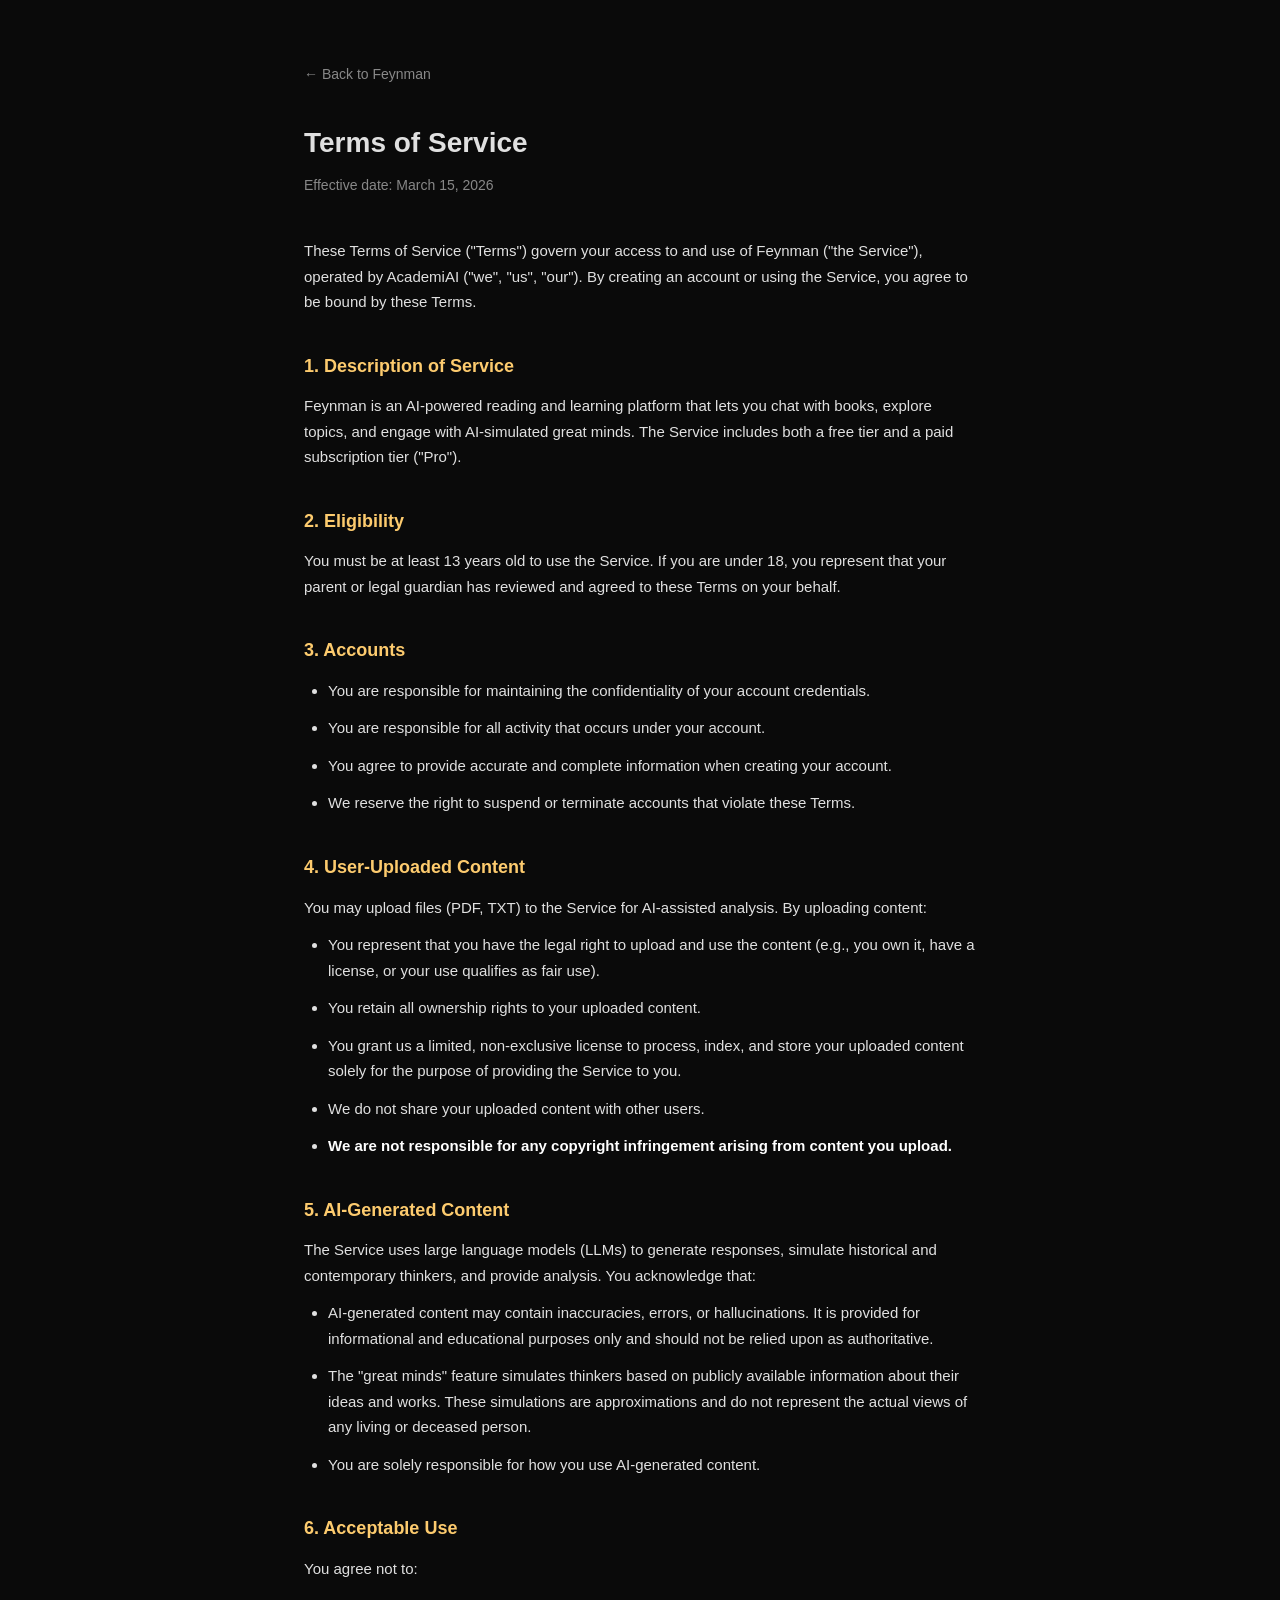
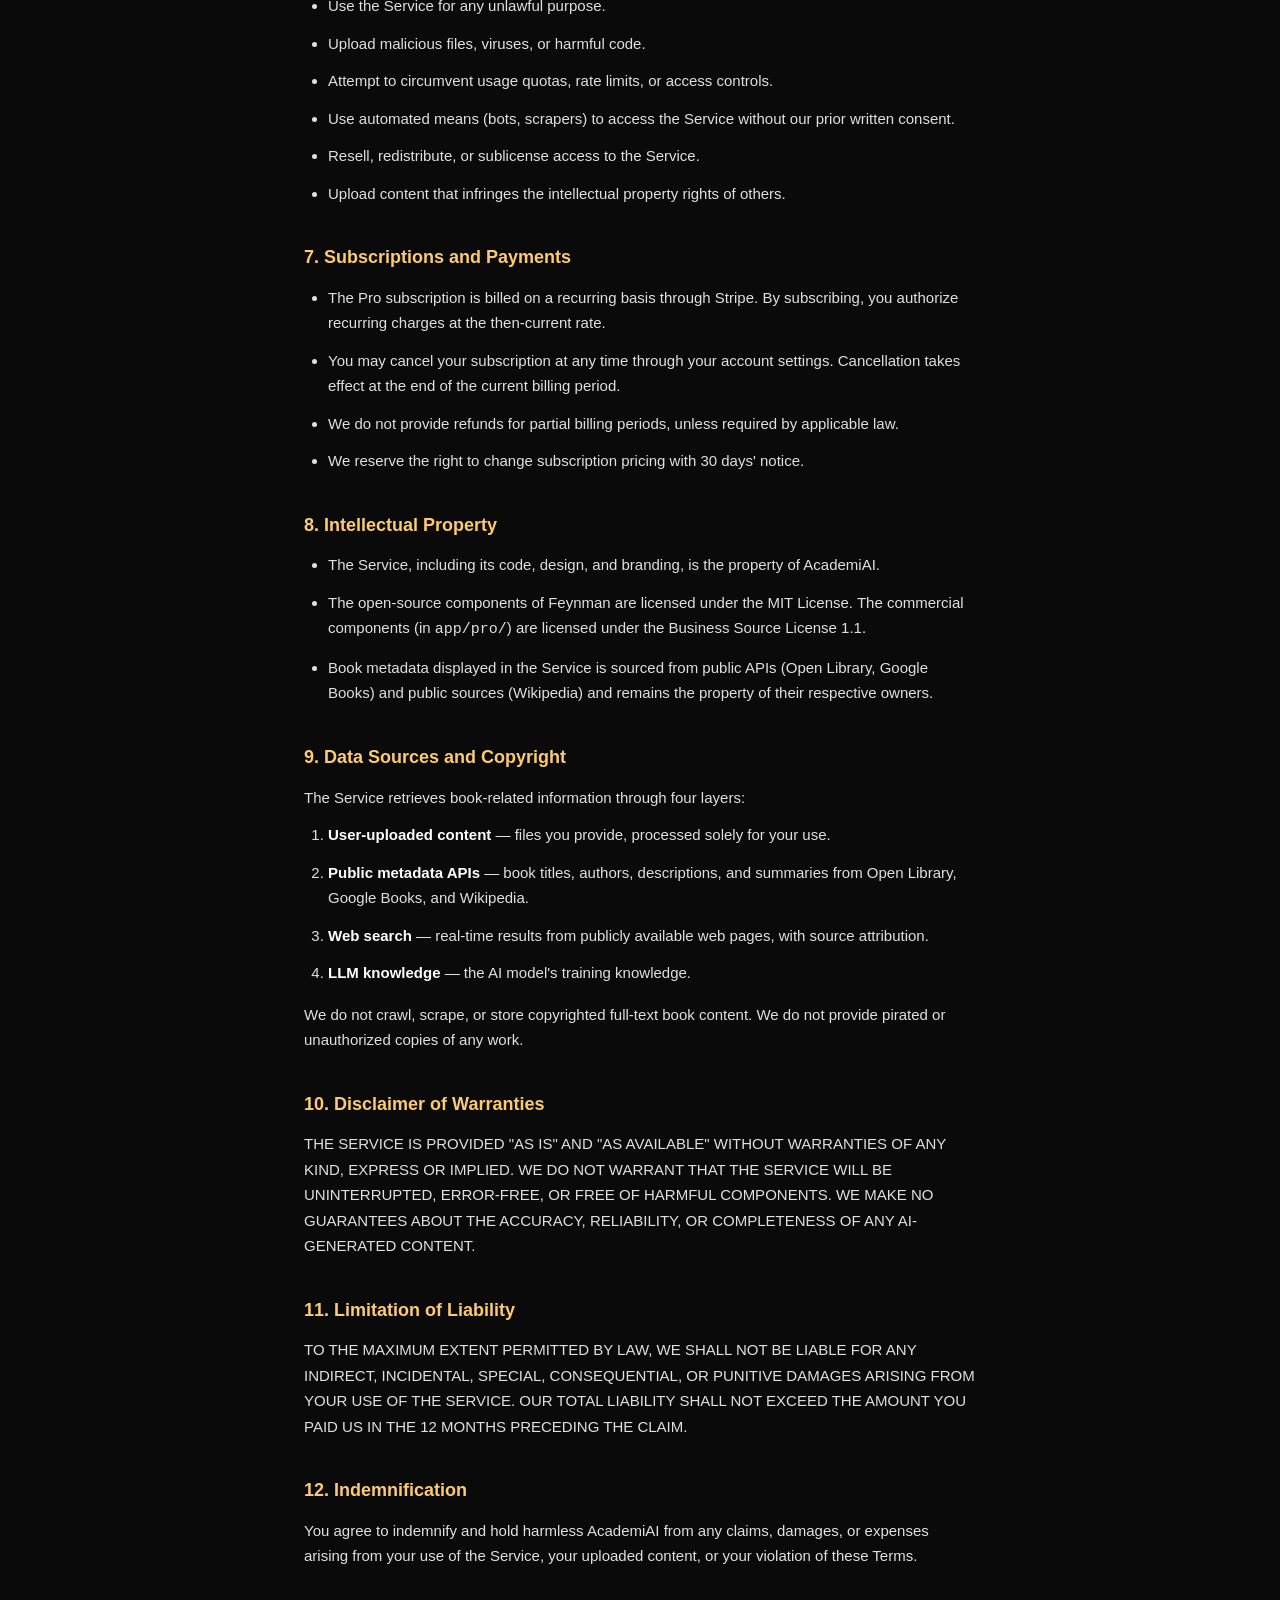
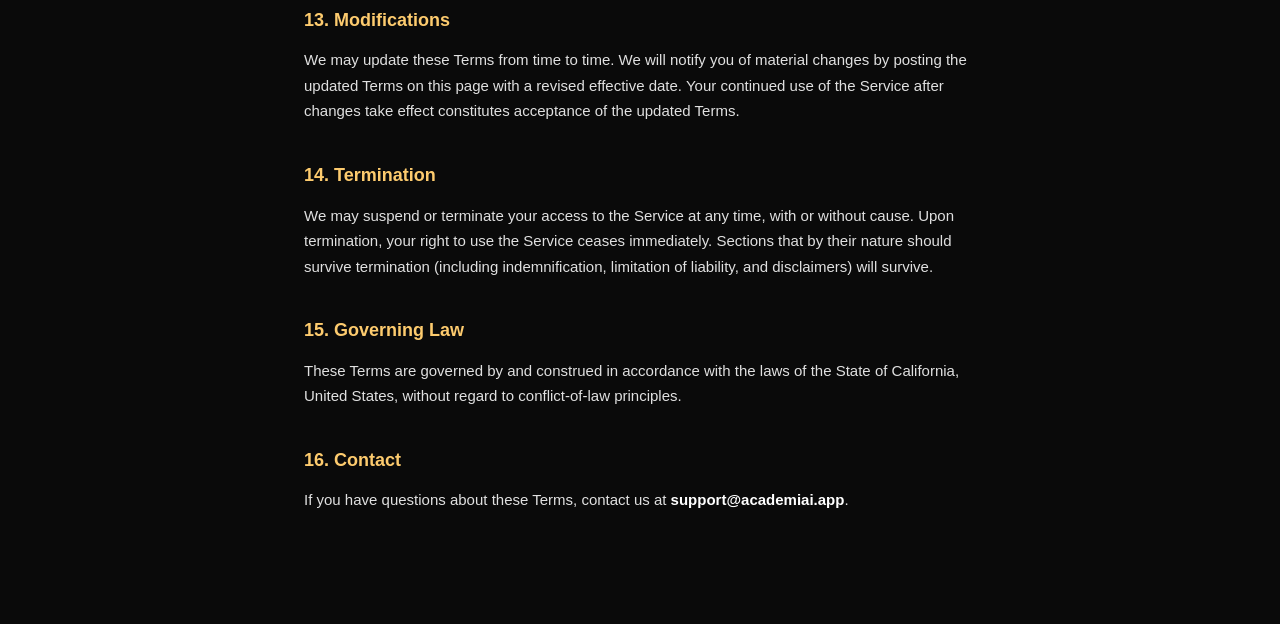
==== app/static/terms.html @ d939baab "Add privacy policy and terms of service pages Made-with: Cursor" ====
<!DOCTYPE html>
<html lang="en">
<head>
<meta charset="UTF-8">
<meta name="viewport" content="width=device-width, initial-scale=1.0">
<title>Terms of Service — Feynman</title>
<style>
  :root { --bg: #0a0a0a; --fg: #e0e0e0; --muted: #888; --accent: #FDCB6E; --card: #141414; --border: #222; }
  * { margin: 0; padding: 0; box-sizing: border-box; }
  body { font-family: -apple-system, BlinkMacSystemFont, 'Segoe UI', sans-serif; background: var(--bg); color: var(--fg); line-height: 1.7; }
  .legal { max-width: 720px; margin: 0 auto; padding: 60px 24px 100px; }
  .legal-back { display: inline-block; margin-bottom: 32px; color: var(--muted); text-decoration: none; font-size: 14px; }
  .legal-back:hover { color: var(--fg); }
  h1 { font-size: 28px; font-weight: 700; margin-bottom: 8px; }
  .legal-date { color: var(--muted); font-size: 14px; margin-bottom: 40px; }
  h2 { font-size: 18px; font-weight: 600; margin: 36px 0 12px; color: var(--accent); }
  p, li { font-size: 15px; margin-bottom: 12px; }
  ul, ol { padding-left: 24px; margin-bottom: 16px; }
  a { color: var(--accent); }
  strong { color: #fff; }
</style>
</head>
<body>
<div class="legal">
<a class="legal-back" href="/">&larr; Back to Feynman</a>
<h1>Terms of Service</h1>
<p class="legal-date">Effective date: March 15, 2026</p>

<p>These Terms of Service ("Terms") govern your access to and use of Feynman ("the Service"), operated by AcademiAI ("we", "us", "our"). By creating an account or using the Service, you agree to be bound by these Terms.</p>

<h2>1. Description of Service</h2>
<p>Feynman is an AI-powered reading and learning platform that lets you chat with books, explore topics, and engage with AI-simulated great minds. The Service includes both a free tier and a paid subscription tier ("Pro").</p>

<h2>2. Eligibility</h2>
<p>You must be at least 13 years old to use the Service. If you are under 18, you represent that your parent or legal guardian has reviewed and agreed to these Terms on your behalf.</p>

<h2>3. Accounts</h2>
<ul>
  <li>You are responsible for maintaining the confidentiality of your account credentials.</li>
  <li>You are responsible for all activity that occurs under your account.</li>
  <li>You agree to provide accurate and complete information when creating your account.</li>
  <li>We reserve the right to suspend or terminate accounts that violate these Terms.</li>
</ul>

<h2>4. User-Uploaded Content</h2>
<p>You may upload files (PDF, TXT) to the Service for AI-assisted analysis. By uploading content:</p>
<ul>
  <li>You represent that you have the legal right to upload and use the content (e.g., you own it, have a license, or your use qualifies as fair use).</li>
  <li>You retain all ownership rights to your uploaded content.</li>
  <li>You grant us a limited, non-exclusive license to process, index, and store your uploaded content solely for the purpose of providing the Service to you.</li>
  <li>We do not share your uploaded content with other users.</li>
  <li><strong>We are not responsible for any copyright infringement arising from content you upload.</strong></li>
</ul>

<h2>5. AI-Generated Content</h2>
<p>The Service uses large language models (LLMs) to generate responses, simulate historical and contemporary thinkers, and provide analysis. You acknowledge that:</p>
<ul>
  <li>AI-generated content may contain inaccuracies, errors, or hallucinations. It is provided for informational and educational purposes only and should not be relied upon as authoritative.</li>
  <li>The "great minds" feature simulates thinkers based on publicly available information about their ideas and works. These simulations are approximations and do not represent the actual views of any living or deceased person.</li>
  <li>You are solely responsible for how you use AI-generated content.</li>
</ul>

<h2>6. Acceptable Use</h2>
<p>You agree not to:</p>
<ul>
  <li>Use the Service for any unlawful purpose.</li>
  <li>Upload malicious files, viruses, or harmful code.</li>
  <li>Attempt to circumvent usage quotas, rate limits, or access controls.</li>
  <li>Use automated means (bots, scrapers) to access the Service without our prior written consent.</li>
  <li>Resell, redistribute, or sublicense access to the Service.</li>
  <li>Upload content that infringes the intellectual property rights of others.</li>
</ul>

<h2>7. Subscriptions and Payments</h2>
<ul>
  <li>The Pro subscription is billed on a recurring basis through Stripe. By subscribing, you authorize recurring charges at the then-current rate.</li>
  <li>You may cancel your subscription at any time through your account settings. Cancellation takes effect at the end of the current billing period.</li>
  <li>We do not provide refunds for partial billing periods, unless required by applicable law.</li>
  <li>We reserve the right to change subscription pricing with 30 days' notice.</li>
</ul>

<h2>8. Intellectual Property</h2>
<ul>
  <li>The Service, including its code, design, and branding, is the property of AcademiAI.</li>
  <li>The open-source components of Feynman are licensed under the MIT License. The commercial components (in <code>app/pro/</code>) are licensed under the Business Source License 1.1.</li>
  <li>Book metadata displayed in the Service is sourced from public APIs (Open Library, Google Books) and public sources (Wikipedia) and remains the property of their respective owners.</li>
</ul>

<h2>9. Data Sources and Copyright</h2>
<p>The Service retrieves book-related information through four layers:</p>
<ol>
  <li><strong>User-uploaded content</strong> — files you provide, processed solely for your use.</li>
  <li><strong>Public metadata APIs</strong> — book titles, authors, descriptions, and summaries from Open Library, Google Books, and Wikipedia.</li>
  <li><strong>Web search</strong> — real-time results from publicly available web pages, with source attribution.</li>
  <li><strong>LLM knowledge</strong> — the AI model's training knowledge.</li>
</ol>
<p>We do not crawl, scrape, or store copyrighted full-text book content. We do not provide pirated or unauthorized copies of any work.</p>

<h2>10. Disclaimer of Warranties</h2>
<p>THE SERVICE IS PROVIDED "AS IS" AND "AS AVAILABLE" WITHOUT WARRANTIES OF ANY KIND, EXPRESS OR IMPLIED. WE DO NOT WARRANT THAT THE SERVICE WILL BE UNINTERRUPTED, ERROR-FREE, OR FREE OF HARMFUL COMPONENTS. WE MAKE NO GUARANTEES ABOUT THE ACCURACY, RELIABILITY, OR COMPLETENESS OF ANY AI-GENERATED CONTENT.</p>

<h2>11. Limitation of Liability</h2>
<p>TO THE MAXIMUM EXTENT PERMITTED BY LAW, WE SHALL NOT BE LIABLE FOR ANY INDIRECT, INCIDENTAL, SPECIAL, CONSEQUENTIAL, OR PUNITIVE DAMAGES ARISING FROM YOUR USE OF THE SERVICE. OUR TOTAL LIABILITY SHALL NOT EXCEED THE AMOUNT YOU PAID US IN THE 12 MONTHS PRECEDING THE CLAIM.</p>

<h2>12. Indemnification</h2>
<p>You agree to indemnify and hold harmless AcademiAI from any claims, damages, or expenses arising from your use of the Service, your uploaded content, or your violation of these Terms.</p>

<h2>13. Modifications</h2>
<p>We may update these Terms from time to time. We will notify you of material changes by posting the updated Terms on this page with a revised effective date. Your continued use of the Service after changes take effect constitutes acceptance of the updated Terms.</p>

<h2>14. Termination</h2>
<p>We may suspend or terminate your access to the Service at any time, with or without cause. Upon termination, your right to use the Service ceases immediately. Sections that by their nature should survive termination (including indemnification, limitation of liability, and disclaimers) will survive.</p>

<h2>15. Governing Law</h2>
<p>These Terms are governed by and construed in accordance with the laws of the State of California, United States, without regard to conflict-of-law principles.</p>

<h2>16. Contact</h2>
<p>If you have questions about these Terms, contact us at <strong>support@academiai.app</strong>.</p>
</div>
</body>
</html>
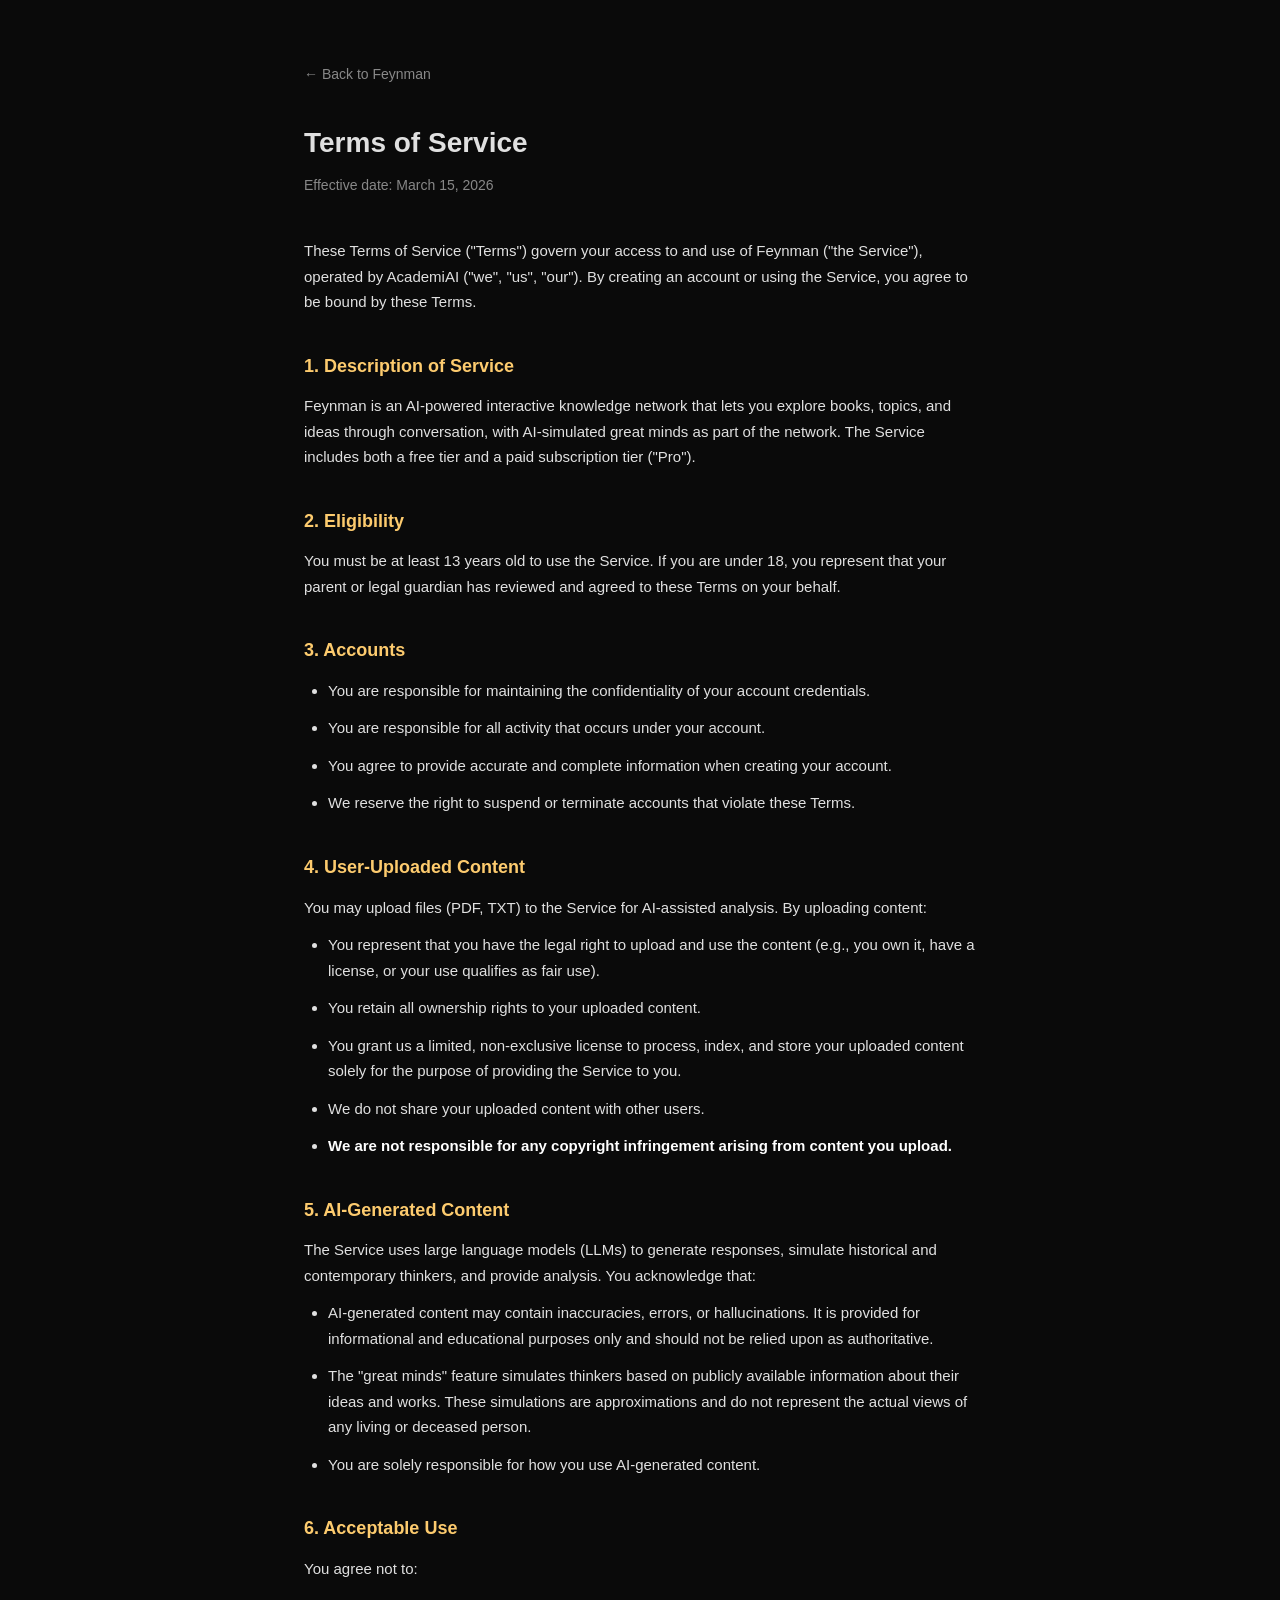
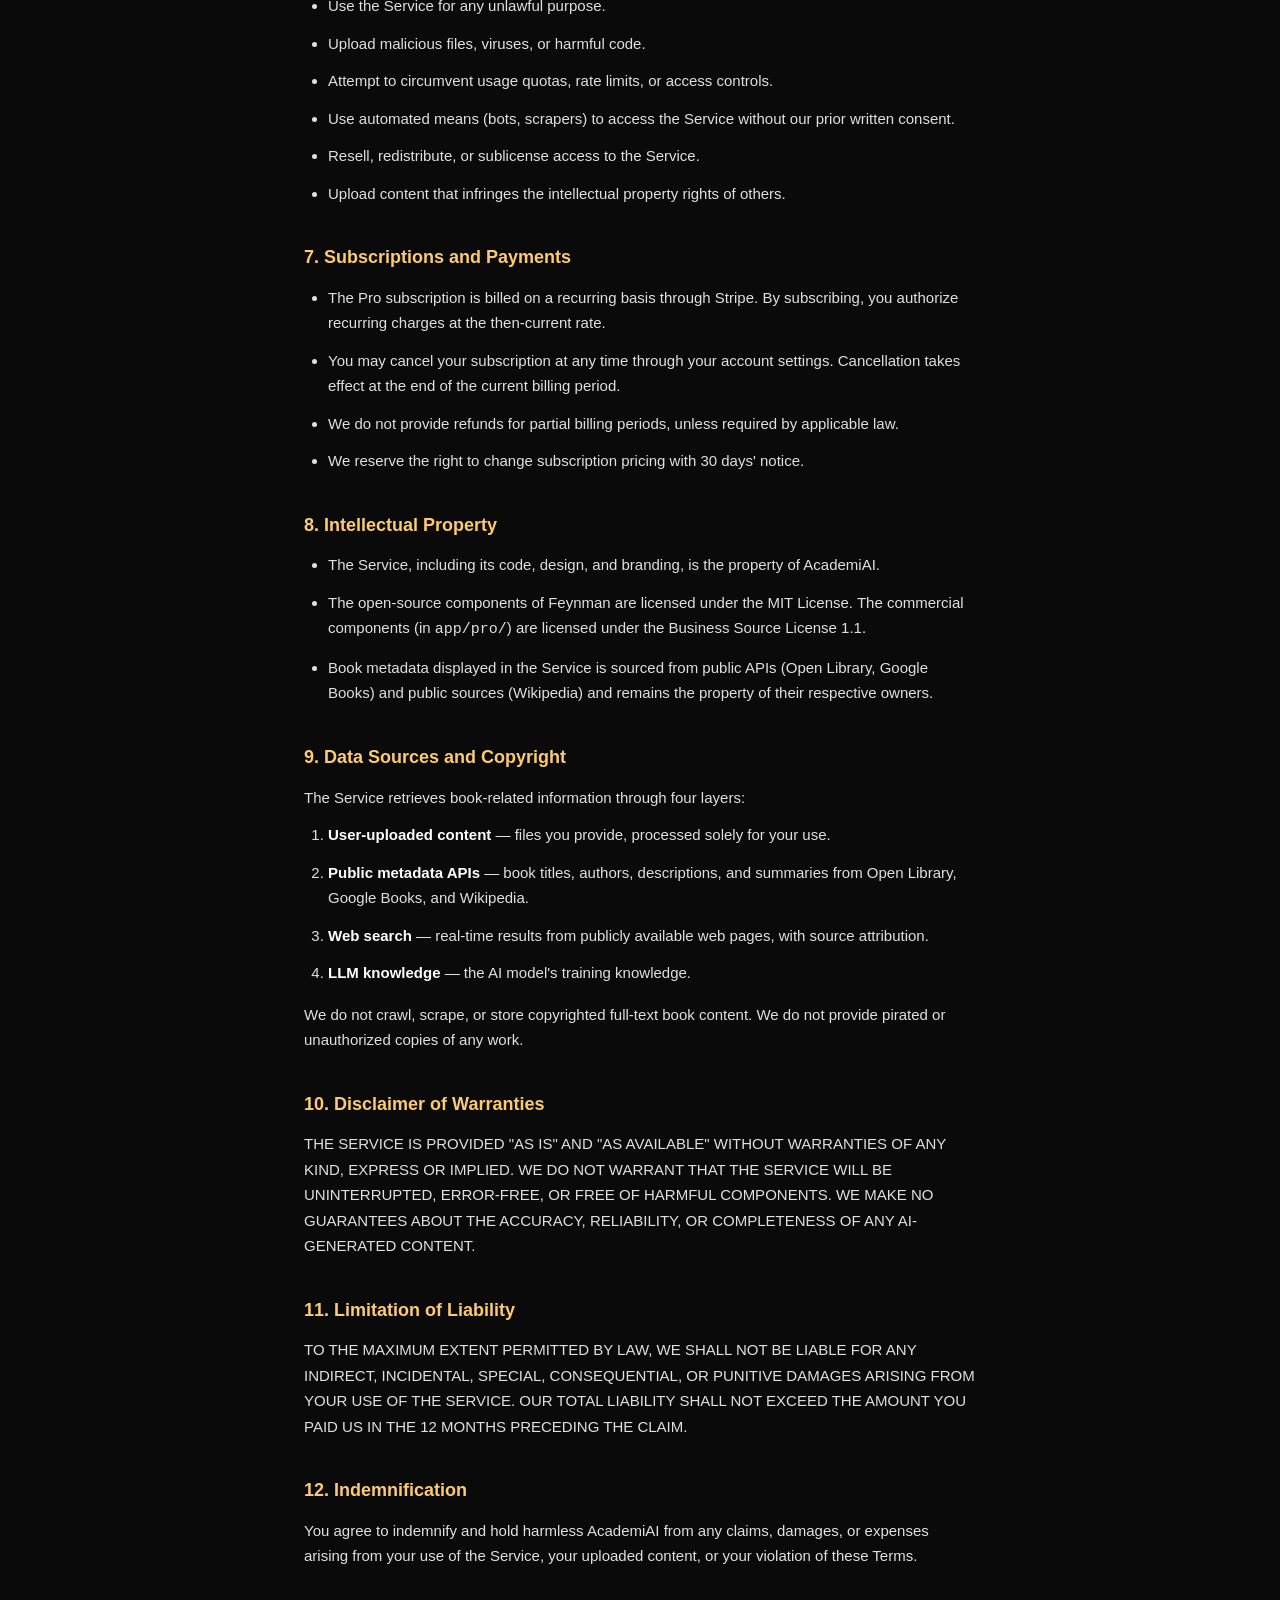
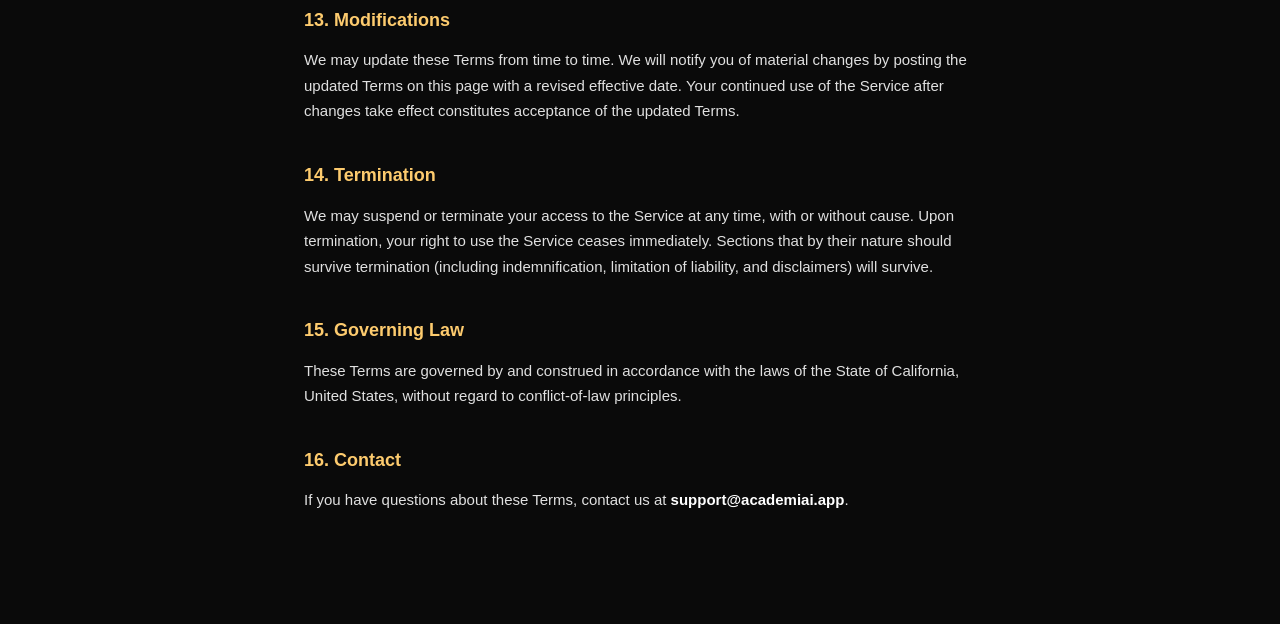
==== commit 782d32ab: "Reframe product positioning: from "chattable books" to interactive knowledge network Books, minds, a" ====
--- a/app/static/terms.html
+++ b/app/static/terms.html
@@ -29,7 +29,7 @@
 <p>These Terms of Service ("Terms") govern your access to and use of Feynman ("the Service"), operated by AcademiAI ("we", "us", "our"). By creating an account or using the Service, you agree to be bound by these Terms.</p>
 
 <h2>1. Description of Service</h2>
-<p>Feynman is an AI-powered reading and learning platform that lets you chat with books, explore topics, and engage with AI-simulated great minds. The Service includes both a free tier and a paid subscription tier ("Pro").</p>
+<p>Feynman is an AI-powered interactive knowledge network that lets you explore books, topics, and ideas through conversation, with AI-simulated great minds as part of the network. The Service includes both a free tier and a paid subscription tier ("Pro").</p>
 
 <h2>2. Eligibility</h2>
 <p>You must be at least 13 years old to use the Service. If you are under 18, you represent that your parent or legal guardian has reviewed and agreed to these Terms on your behalf.</p>
